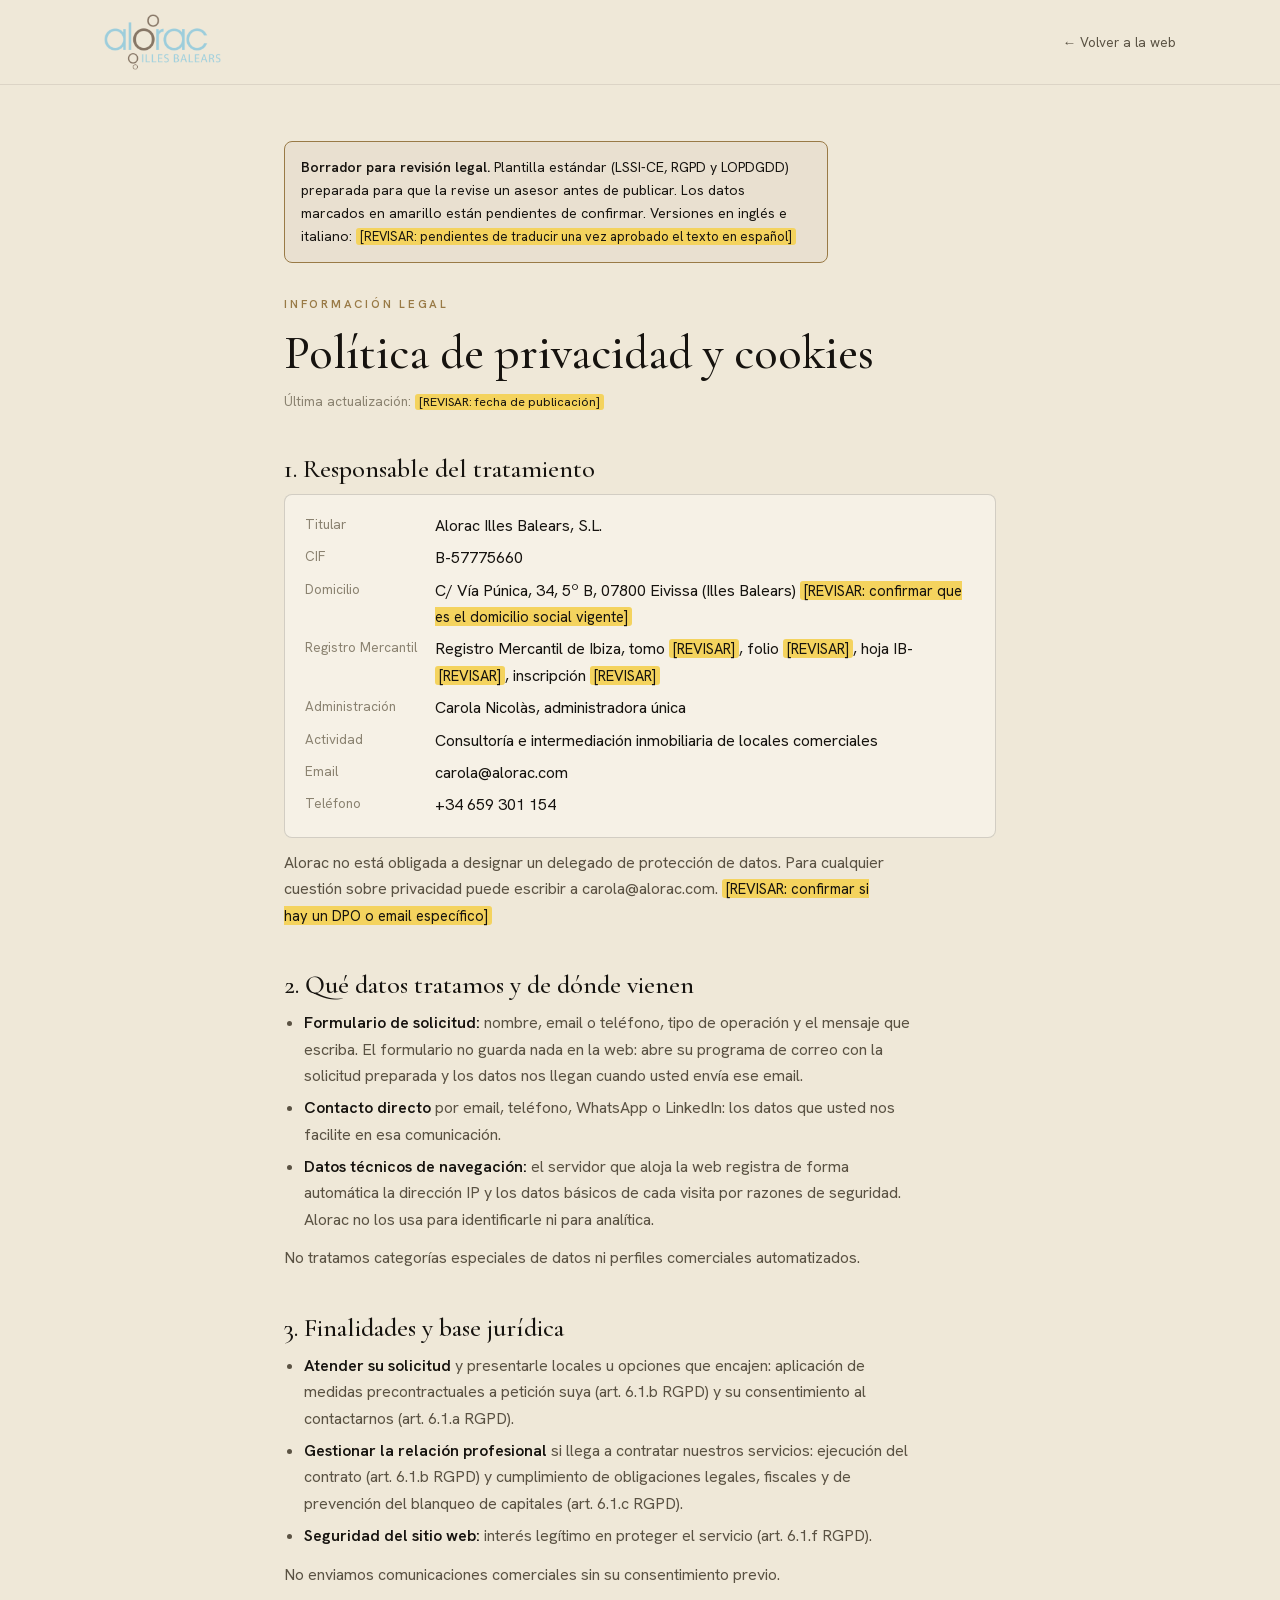
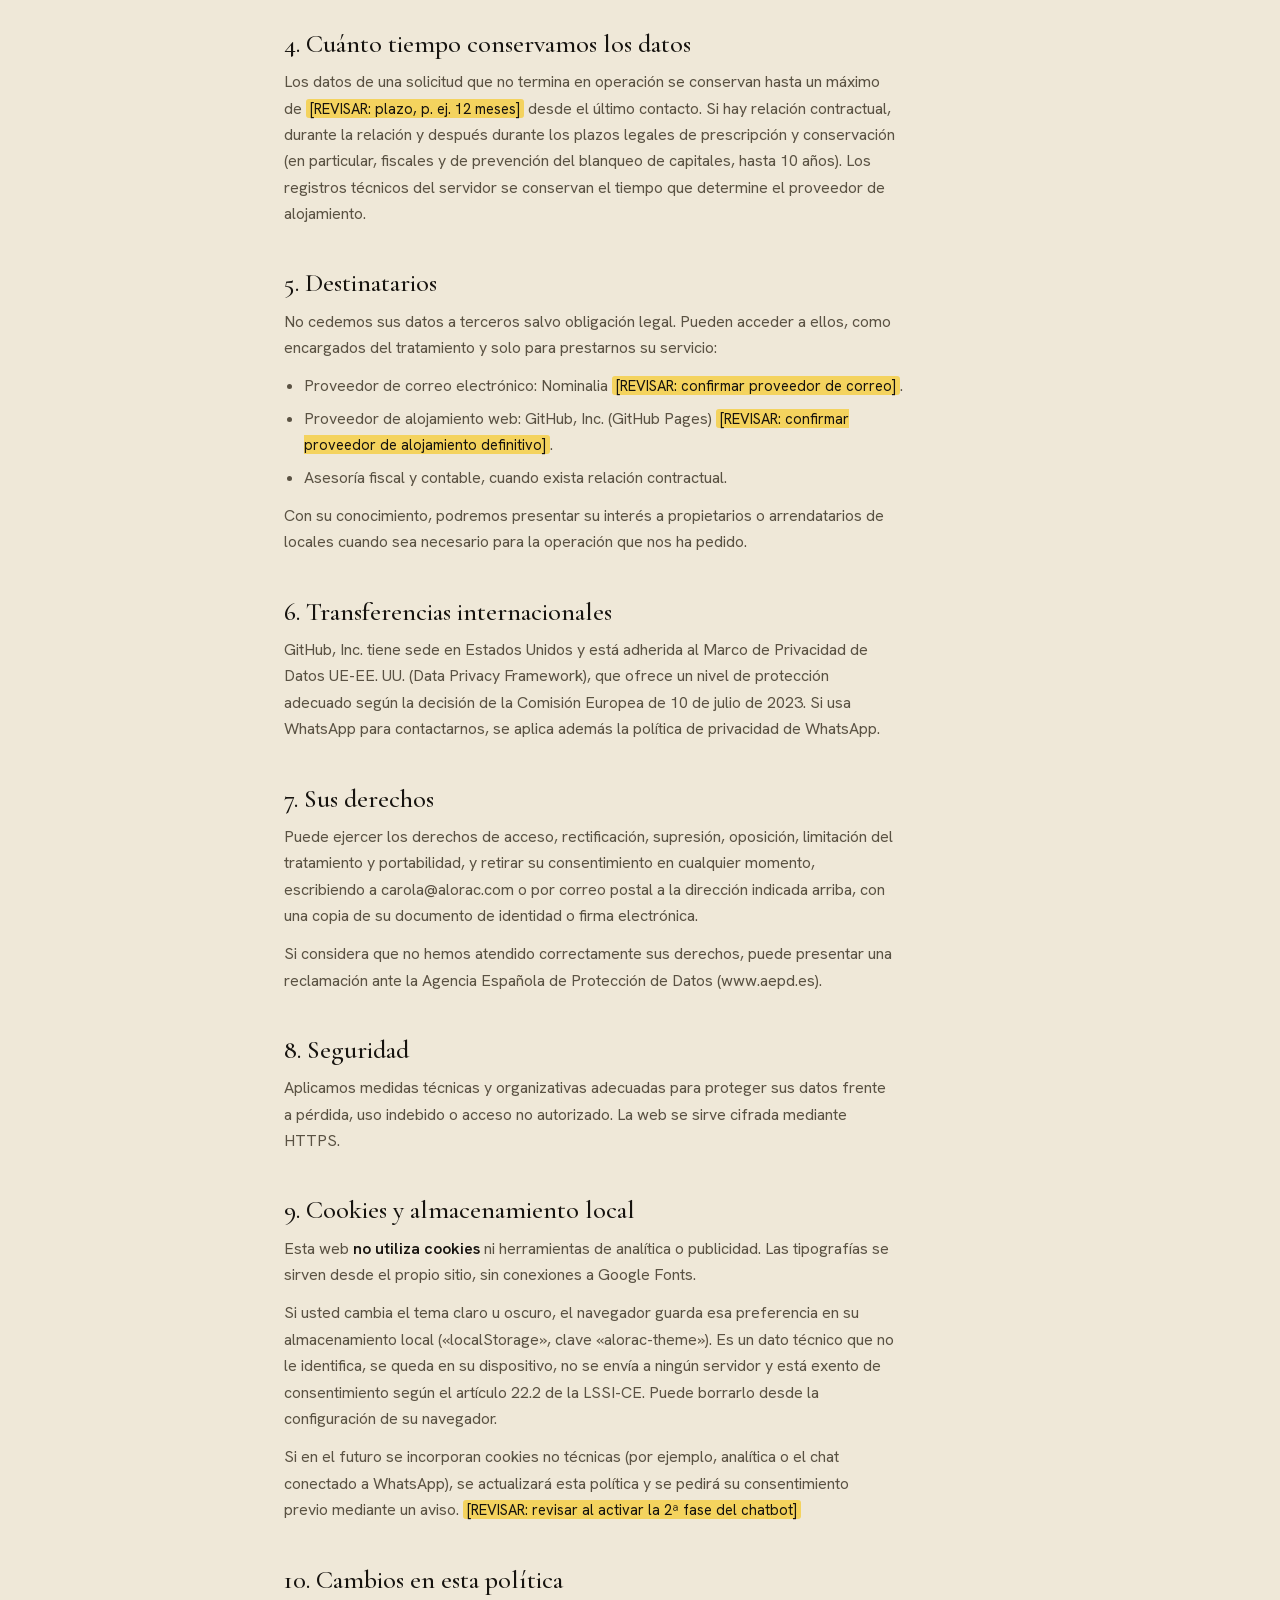
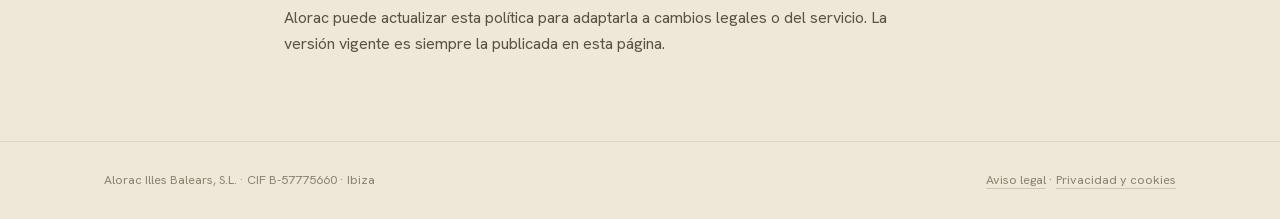
==== privacidad.html @ 52a7da84 "Preview: páginas legales, tipografías propias Co-Authored-By: Claude Opus 5.5 <noreply@anthropic.com" ====
<!doctype html>
<html lang="es">
<head>
<meta charset="utf-8">
<meta name="viewport" content="width=device-width,initial-scale=1,viewport-fit=cover">
<title>Privacidad y cookies · Alorac</title>
<meta name="robots" content="noindex,follow">
<link rel="canonical" href="https://alorac.com/privacidad.html">
<link rel="icon" href="data:image/svg+xml,%3Csvg xmlns='http://www.w3.org/2000/svg' viewBox='0 0 32 32'%3E%3Crect width='32' height='32' rx='6' fill='%2316130F'/%3E%3Ctext x='16' y='23' text-anchor='middle' font-family='Georgia,serif' font-size='20' fill='%23C7A469'%3EA%3C/text%3E%3C/svg%3E">
<link rel="stylesheet" href="assets/fonts.css">
<style>
  :root{--paper:#EFE8D8;--panel:#F6F1E6;--ink:#16130F;--ink-soft:#5A5243;--ink-faint:#8A8270;--brass:#997A46;--line:rgba(22,19,15,.16);--line-2:rgba(22,19,15,.09);
    --serif:"Cormorant Garamond",Georgia,"Times New Roman",serif;--sans:"Hanken Grotesk",-apple-system,BlinkMacSystemFont,"Segoe UI",sans-serif;color-scheme:light}
  @media (prefers-color-scheme:dark){:root:not([data-theme="light"]){--paper:#14120E;--panel:#1E1A14;--ink:#EEE7D6;--ink-soft:#B0A791;--ink-faint:#7E7663;--brass:#C7A469;--line:rgba(238,231,214,.16);--line-2:rgba(238,231,214,.08);color-scheme:dark}}
  :root[data-theme="dark"]{--paper:#14120E;--panel:#1E1A14;--ink:#EEE7D6;--ink-soft:#B0A791;--ink-faint:#7E7663;--brass:#C7A469;--line:rgba(238,231,214,.16);--line-2:rgba(238,231,214,.08);color-scheme:dark}
  *{box-sizing:border-box}
  body{margin:0;background:var(--paper);color:var(--ink);font:16px/1.65 var(--sans);-webkit-font-smoothing:antialiased}
  a{color:inherit}
  .wrap{max-width:760px;margin:0 auto;padding-inline:24px}
  header{border-bottom:1px solid var(--line-2)}
  header .wrap{max-width:1120px;height:84px;display:flex;align-items:center;justify-content:space-between;gap:16px}
  header img{display:block;height:56px;width:auto}
  header .dark{display:none}
  @media (prefers-color-scheme:dark){:root:not([data-theme="light"]) header .light{display:none}:root:not([data-theme="light"]) header .dark{display:block}}
  .back{font-size:13.5px;color:var(--ink-soft);text-decoration:none}
  .back:hover{color:var(--ink)}
  main{padding-block:56px 72px}
  .eyebrow{font-size:11.5px;letter-spacing:.24em;text-transform:uppercase;color:var(--brass);font-weight:600;margin:0 0 14px}
  h1{font:500 clamp(34px,5vw,48px)/1.08 var(--serif);margin:0 0 10px;text-wrap:balance}
  .updated{color:var(--ink-faint);font-size:13.5px;margin:0 0 36px}
  h2{font:500 26px/1.2 var(--serif);margin:40px 0 10px;text-wrap:balance}
  p,li{color:var(--ink-soft);max-width:68ch}
  p{margin:0 0 12px}
  ul{margin:0 0 12px;padding-left:20px}
  li{margin-bottom:6px}
  strong{color:var(--ink);font-weight:600}
  dl{display:grid;grid-template-columns:max-content 1fr;gap:6px 18px;margin:0 0 12px;padding:18px 20px;background:var(--panel);border:1px solid var(--line);border-radius:8px}
  dt{color:var(--ink-faint);font-size:13.5px}
  dd{margin:0;color:var(--ink);overflow-wrap:anywhere}
  @media (max-width:560px){dl{grid-template-columns:1fr}dt{margin-top:6px}}
  mark.rev{background:#F4D35E;color:#16130F;padding:0 4px;border-radius:3px;font-size:.92em}
  .draft{background:color-mix(in srgb,var(--brass) 14%,var(--panel));border:1px solid var(--brass);border-radius:8px;padding:14px 16px;font-size:14px;color:var(--ink);margin:0 0 32px}
  footer{border-top:1px solid var(--line-2);padding-block:28px;color:var(--ink-faint);font-size:12.5px}
  footer .wrap{max-width:1120px;display:flex;gap:16px;flex-wrap:wrap;justify-content:space-between}
  footer a{text-decoration:none;border-bottom:1px solid var(--line)}
</style>
</head>
<body>
<header><div class="wrap">
  <a href="./" aria-label="Alorac Illes Balears, inicio"><img class="light" src="assets/alorac-logo.png" alt="Alorac Illes Balears" width="720" height="344"><img class="dark" src="assets/alorac-logo-dark.png" alt="" width="720" height="344" aria-hidden="true"></a>
  <a class="back" href="./">← Volver a la web</a>
</div></header>
<main><div class="wrap">
<p class="draft"><strong>Borrador para revisión legal.</strong> Plantilla estándar (LSSI-CE, RGPD y LOPDGDD) preparada para que la revise un asesor antes de publicar. Los datos marcados en amarillo están pendientes de confirmar. Versiones en inglés e italiano: <mark class="rev">[REVISAR: pendientes de traducir una vez aprobado el texto en español]</mark></p>

<p class="eyebrow">Información legal</p>
<h1>Política de privacidad y cookies</h1>
<p class="updated">Última actualización: <mark class="rev">[REVISAR: fecha de publicación]</mark></p>

<h2>1. Responsable del tratamiento</h2>
<dl>
  <dt>Titular</dt><dd>Alorac Illes Balears, S.L.</dd>
  <dt>CIF</dt><dd>B-57775660</dd>
  <dt>Domicilio</dt><dd>C/ Vía Púnica, 34, 5º B, 07800 Eivissa (Illes Balears) <mark class="rev">[REVISAR: confirmar que es el domicilio social vigente]</mark></dd>
  <dt>Registro Mercantil</dt><dd>Registro Mercantil de Ibiza, tomo <mark class="rev">[REVISAR]</mark>, folio <mark class="rev">[REVISAR]</mark>, hoja IB-<mark class="rev">[REVISAR]</mark>, inscripción <mark class="rev">[REVISAR]</mark></dd>
  <dt>Administración</dt><dd>Carola Nicolàs, administradora única</dd>
  <dt>Actividad</dt><dd>Consultoría e intermediación inmobiliaria de locales comerciales</dd>
  <dt>Email</dt><dd>carola@alorac.com</dd>
  <dt>Teléfono</dt><dd>+34 659 301 154</dd>
</dl>
<p>Alorac no está obligada a designar un delegado de protección de datos. Para cualquier cuestión sobre privacidad puede escribir a carola@alorac.com. <mark class="rev">[REVISAR: confirmar si hay un DPO o email específico]</mark></p>

<h2>2. Qué datos tratamos y de dónde vienen</h2>
<ul>
  <li><strong>Formulario de solicitud:</strong> nombre, email o teléfono, tipo de operación y el mensaje que escriba. El formulario no guarda nada en la web: abre su programa de correo con la solicitud preparada y los datos nos llegan cuando usted envía ese email.</li>
  <li><strong>Contacto directo</strong> por email, teléfono, WhatsApp o LinkedIn: los datos que usted nos facilite en esa comunicación.</li>
  <li><strong>Datos técnicos de navegación:</strong> el servidor que aloja la web registra de forma automática la dirección IP y los datos básicos de cada visita por razones de seguridad. Alorac no los usa para identificarle ni para analítica.</li>
</ul>
<p>No tratamos categorías especiales de datos ni perfiles comerciales automatizados.</p>

<h2>3. Finalidades y base jurídica</h2>
<ul>
  <li><strong>Atender su solicitud</strong> y presentarle locales u opciones que encajen: aplicación de medidas precontractuales a petición suya (art. 6.1.b RGPD) y su consentimiento al contactarnos (art. 6.1.a RGPD).</li>
  <li><strong>Gestionar la relación profesional</strong> si llega a contratar nuestros servicios: ejecución del contrato (art. 6.1.b RGPD) y cumplimiento de obligaciones legales, fiscales y de prevención del blanqueo de capitales (art. 6.1.c RGPD).</li>
  <li><strong>Seguridad del sitio web:</strong> interés legítimo en proteger el servicio (art. 6.1.f RGPD).</li>
</ul>
<p>No enviamos comunicaciones comerciales sin su consentimiento previo.</p>

<h2>4. Cuánto tiempo conservamos los datos</h2>
<p>Los datos de una solicitud que no termina en operación se conservan hasta un máximo de <mark class="rev">[REVISAR: plazo, p. ej. 12 meses]</mark> desde el último contacto. Si hay relación contractual, durante la relación y después durante los plazos legales de prescripción y conservación (en particular, fiscales y de prevención del blanqueo de capitales, hasta 10 años). Los registros técnicos del servidor se conservan el tiempo que determine el proveedor de alojamiento.</p>

<h2>5. Destinatarios</h2>
<p>No cedemos sus datos a terceros salvo obligación legal. Pueden acceder a ellos, como encargados del tratamiento y solo para prestarnos su servicio:</p>
<ul>
  <li>Proveedor de correo electrónico: Nominalia <mark class="rev">[REVISAR: confirmar proveedor de correo]</mark>.</li>
  <li>Proveedor de alojamiento web: GitHub, Inc. (GitHub Pages) <mark class="rev">[REVISAR: confirmar proveedor de alojamiento definitivo]</mark>.</li>
  <li>Asesoría fiscal y contable, cuando exista relación contractual.</li>
</ul>
<p>Con su conocimiento, podremos presentar su interés a propietarios o arrendatarios de locales cuando sea necesario para la operación que nos ha pedido.</p>

<h2>6. Transferencias internacionales</h2>
<p>GitHub, Inc. tiene sede en Estados Unidos y está adherida al Marco de Privacidad de Datos UE-EE. UU. (Data Privacy Framework), que ofrece un nivel de protección adecuado según la decisión de la Comisión Europea de 10 de julio de 2023. Si usa WhatsApp para contactarnos, se aplica además la política de privacidad de WhatsApp.</p>

<h2>7. Sus derechos</h2>
<p>Puede ejercer los derechos de acceso, rectificación, supresión, oposición, limitación del tratamiento y portabilidad, y retirar su consentimiento en cualquier momento, escribiendo a carola@alorac.com o por correo postal a la dirección indicada arriba, con una copia de su documento de identidad o firma electrónica.</p>
<p>Si considera que no hemos atendido correctamente sus derechos, puede presentar una reclamación ante la Agencia Española de Protección de Datos (www.aepd.es).</p>

<h2>8. Seguridad</h2>
<p>Aplicamos medidas técnicas y organizativas adecuadas para proteger sus datos frente a pérdida, uso indebido o acceso no autorizado. La web se sirve cifrada mediante HTTPS.</p>

<h2>9. Cookies y almacenamiento local</h2>
<p>Esta web <strong>no utiliza cookies</strong> ni herramientas de analítica o publicidad. Las tipografías se sirven desde el propio sitio, sin conexiones a Google Fonts.</p>
<p>Si usted cambia el tema claro u oscuro, el navegador guarda esa preferencia en su almacenamiento local («localStorage», clave «alorac-theme»). Es un dato técnico que no le identifica, se queda en su dispositivo, no se envía a ningún servidor y está exento de consentimiento según el artículo 22.2 de la LSSI-CE. Puede borrarlo desde la configuración de su navegador.</p>
<p>Si en el futuro se incorporan cookies no técnicas (por ejemplo, analítica o el chat conectado a WhatsApp), se actualizará esta política y se pedirá su consentimiento previo mediante un aviso. <mark class="rev">[REVISAR: revisar al activar la 2ª fase del chatbot]</mark></p>

<h2>10. Cambios en esta política</h2>
<p>Alorac puede actualizar esta política para adaptarla a cambios legales o del servicio. La versión vigente es siempre la publicada en esta página.</p>
</div></main>
<footer><div class="wrap">
  <div>Alorac Illes Balears, S.L. · CIF B-57775660 · Ibiza</div>
  <div><a href="aviso-legal.html">Aviso legal</a> · <a href="privacidad.html">Privacidad y cookies</a></div>
</div></footer>
<script>try{var t=localStorage.getItem("alorac-theme");if(t)document.documentElement.setAttribute("data-theme",t)}catch(e){}</script>
</body>
</html>
---- assets/fonts.css ----
/* Cormorant Garamond y Hanken Grotesk (SIL Open Font License), alojadas en el sitio: sin peticiones a Google */
@font-face {
  font-family: 'Cormorant Garamond';
  font-style: normal;
  font-weight: 500;
  font-display: swap;
  src: url(fonts/cormorant-garamond-500-latin-ext.woff2) format('woff2');
  unicode-range: U+0100-02BA, U+02BD-02C5, U+02C7-02CC, U+02CE-02D7, U+02DD-02FF, U+0304, U+0308, U+0329, U+1D00-1DBF, U+1E00-1E9F, U+1EF2-1EFF, U+2020, U+20A0-20AB, U+20AD-20C0, U+2113, U+2C60-2C7F, U+A720-A7FF;
}
@font-face {
  font-family: 'Cormorant Garamond';
  font-style: normal;
  font-weight: 500;
  font-display: swap;
  src: url(fonts/cormorant-garamond-500-latin.woff2) format('woff2');
  unicode-range: U+0000-00FF, U+0131, U+0152-0153, U+02BB-02BC, U+02C6, U+02DA, U+02DC, U+0304, U+0308, U+0329, U+2000-206F, U+20AC, U+2122, U+2191, U+2193, U+2212, U+2215, U+FEFF, U+FFFD;
}
@font-face {
  font-family: 'Cormorant Garamond';
  font-style: normal;
  font-weight: 600;
  font-display: swap;
  src: url(fonts/cormorant-garamond-600-latin-ext.woff2) format('woff2');
  unicode-range: U+0100-02BA, U+02BD-02C5, U+02C7-02CC, U+02CE-02D7, U+02DD-02FF, U+0304, U+0308, U+0329, U+1D00-1DBF, U+1E00-1E9F, U+1EF2-1EFF, U+2020, U+20A0-20AB, U+20AD-20C0, U+2113, U+2C60-2C7F, U+A720-A7FF;
}
@font-face {
  font-family: 'Cormorant Garamond';
  font-style: normal;
  font-weight: 600;
  font-display: swap;
  src: url(fonts/cormorant-garamond-600-latin.woff2) format('woff2');
  unicode-range: U+0000-00FF, U+0131, U+0152-0153, U+02BB-02BC, U+02C6, U+02DA, U+02DC, U+0304, U+0308, U+0329, U+2000-206F, U+20AC, U+2122, U+2191, U+2193, U+2212, U+2215, U+FEFF, U+FFFD;
}
@font-face {
  font-family: 'Hanken Grotesk';
  font-style: normal;
  font-weight: 400;
  font-display: swap;
  src: url(fonts/hanken-grotesk-400-latin-ext.woff2) format('woff2');
  unicode-range: U+0100-02BA, U+02BD-02C5, U+02C7-02CC, U+02CE-02D7, U+02DD-02FF, U+0304, U+0308, U+0329, U+1D00-1DBF, U+1E00-1E9F, U+1EF2-1EFF, U+2020, U+20A0-20AB, U+20AD-20C0, U+2113, U+2C60-2C7F, U+A720-A7FF;
}
@font-face {
  font-family: 'Hanken Grotesk';
  font-style: normal;
  font-weight: 400;
  font-display: swap;
  src: url(fonts/hanken-grotesk-400-latin.woff2) format('woff2');
  unicode-range: U+0000-00FF, U+0131, U+0152-0153, U+02BB-02BC, U+02C6, U+02DA, U+02DC, U+0304, U+0308, U+0329, U+2000-206F, U+20AC, U+2122, U+2191, U+2193, U+2212, U+2215, U+FEFF, U+FFFD;
}
@font-face {
  font-family: 'Hanken Grotesk';
  font-style: normal;
  font-weight: 500;
  font-display: swap;
  src: url(fonts/hanken-grotesk-500-latin-ext.woff2) format('woff2');
  unicode-range: U+0100-02BA, U+02BD-02C5, U+02C7-02CC, U+02CE-02D7, U+02DD-02FF, U+0304, U+0308, U+0329, U+1D00-1DBF, U+1E00-1E9F, U+1EF2-1EFF, U+2020, U+20A0-20AB, U+20AD-20C0, U+2113, U+2C60-2C7F, U+A720-A7FF;
}
@font-face {
  font-family: 'Hanken Grotesk';
  font-style: normal;
  font-weight: 500;
  font-display: swap;
  src: url(fonts/hanken-grotesk-500-latin.woff2) format('woff2');
  unicode-range: U+0000-00FF, U+0131, U+0152-0153, U+02BB-02BC, U+02C6, U+02DA, U+02DC, U+0304, U+0308, U+0329, U+2000-206F, U+20AC, U+2122, U+2191, U+2193, U+2212, U+2215, U+FEFF, U+FFFD;
}
@font-face {
  font-family: 'Hanken Grotesk';
  font-style: normal;
  font-weight: 600;
  font-display: swap;
  src: url(fonts/hanken-grotesk-600-latin-ext.woff2) format('woff2');
  unicode-range: U+0100-02BA, U+02BD-02C5, U+02C7-02CC, U+02CE-02D7, U+02DD-02FF, U+0304, U+0308, U+0329, U+1D00-1DBF, U+1E00-1E9F, U+1EF2-1EFF, U+2020, U+20A0-20AB, U+20AD-20C0, U+2113, U+2C60-2C7F, U+A720-A7FF;
}
@font-face {
  font-family: 'Hanken Grotesk';
  font-style: normal;
  font-weight: 600;
  font-display: swap;
  src: url(fonts/hanken-grotesk-600-latin.woff2) format('woff2');
  unicode-range: U+0000-00FF, U+0131, U+0152-0153, U+02BB-02BC, U+02C6, U+02DA, U+02DC, U+0304, U+0308, U+0329, U+2000-206F, U+20AC, U+2122, U+2191, U+2193, U+2212, U+2215, U+FEFF, U+FFFD;
}
@font-face {
  font-family: 'Hanken Grotesk';
  font-style: normal;
  font-weight: 700;
  font-display: swap;
  src: url(fonts/hanken-grotesk-700-latin-ext.woff2) format('woff2');
  unicode-range: U+0100-02BA, U+02BD-02C5, U+02C7-02CC, U+02CE-02D7, U+02DD-02FF, U+0304, U+0308, U+0329, U+1D00-1DBF, U+1E00-1E9F, U+1EF2-1EFF, U+2020, U+20A0-20AB, U+20AD-20C0, U+2113, U+2C60-2C7F, U+A720-A7FF;
}
@font-face {
  font-family: 'Hanken Grotesk';
  font-style: normal;
  font-weight: 700;
  font-display: swap;
  src: url(fonts/hanken-grotesk-700-latin.woff2) format('woff2');
  unicode-range: U+0000-00FF, U+0131, U+0152-0153, U+02BB-02BC, U+02C6, U+02DA, U+02DC, U+0304, U+0308, U+0329, U+2000-206F, U+20AC, U+2122, U+2191, U+2193, U+2212, U+2215, U+FEFF, U+FFFD;
}
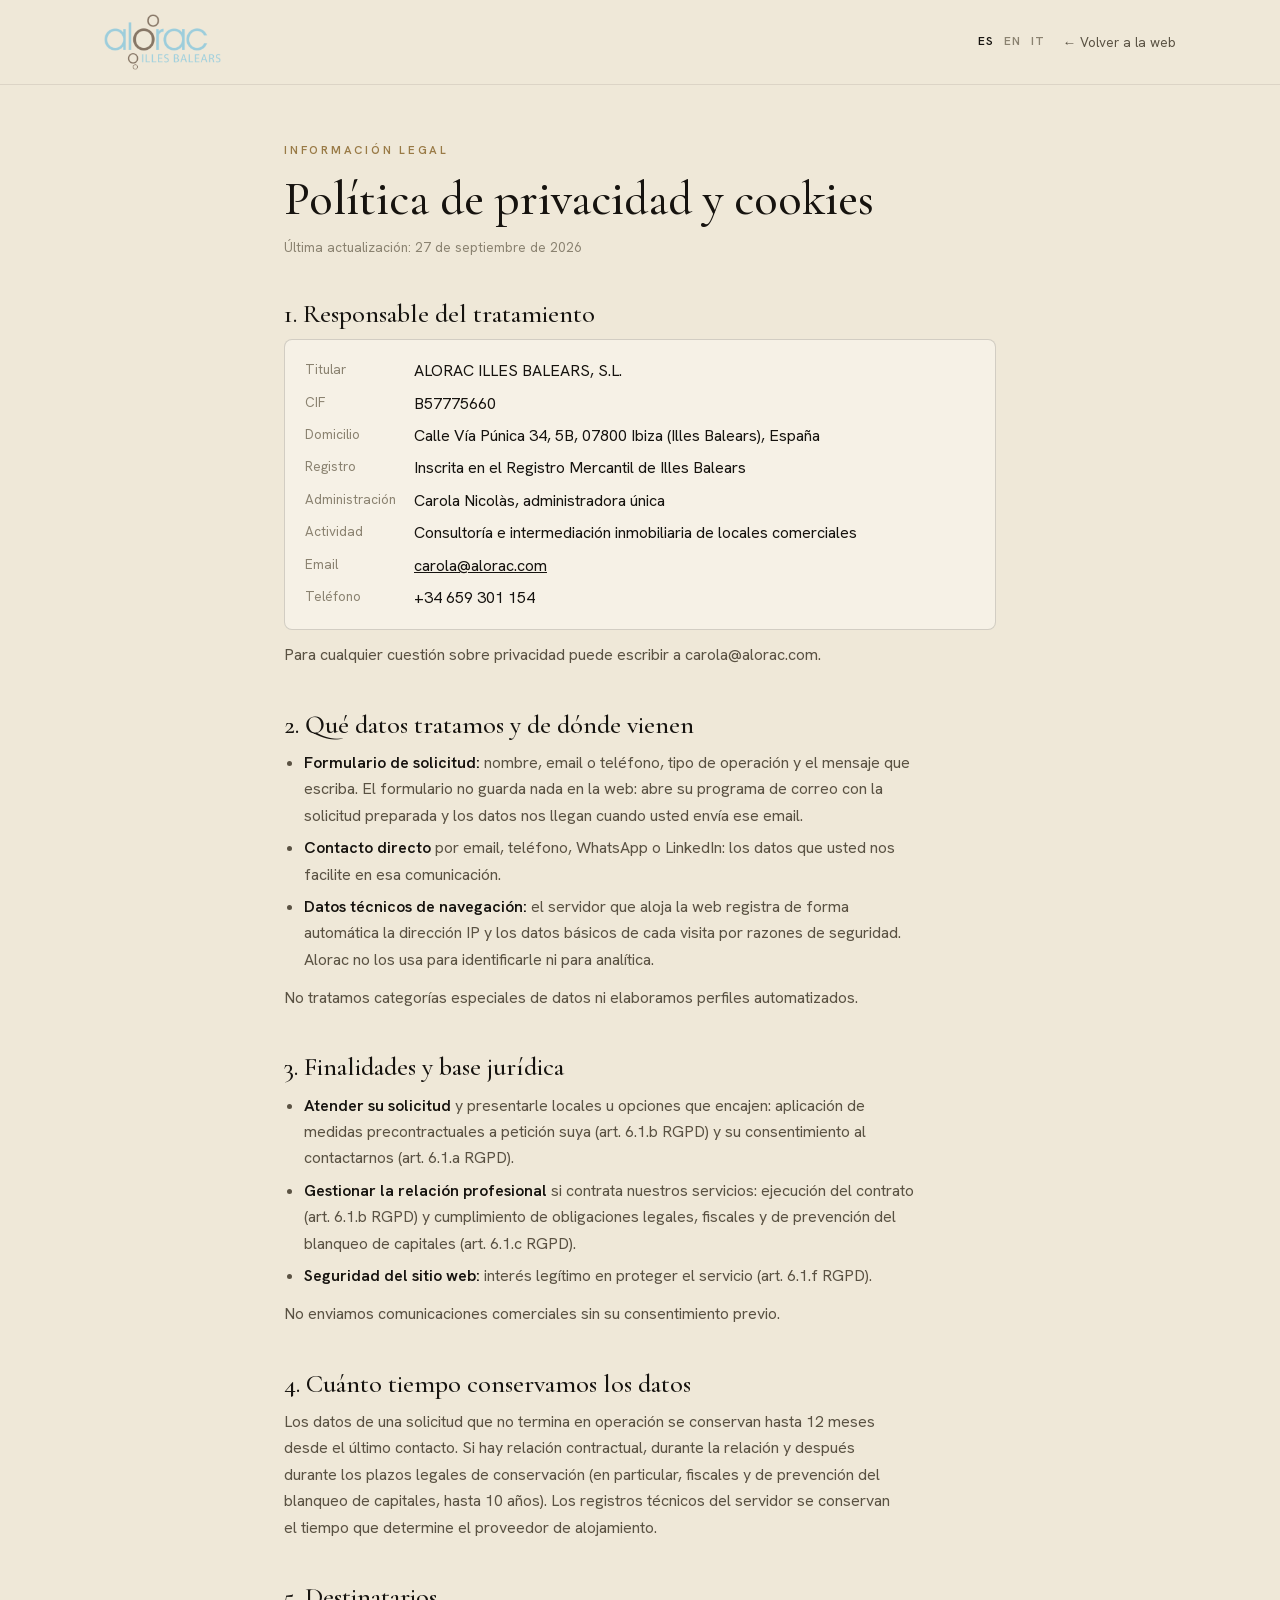
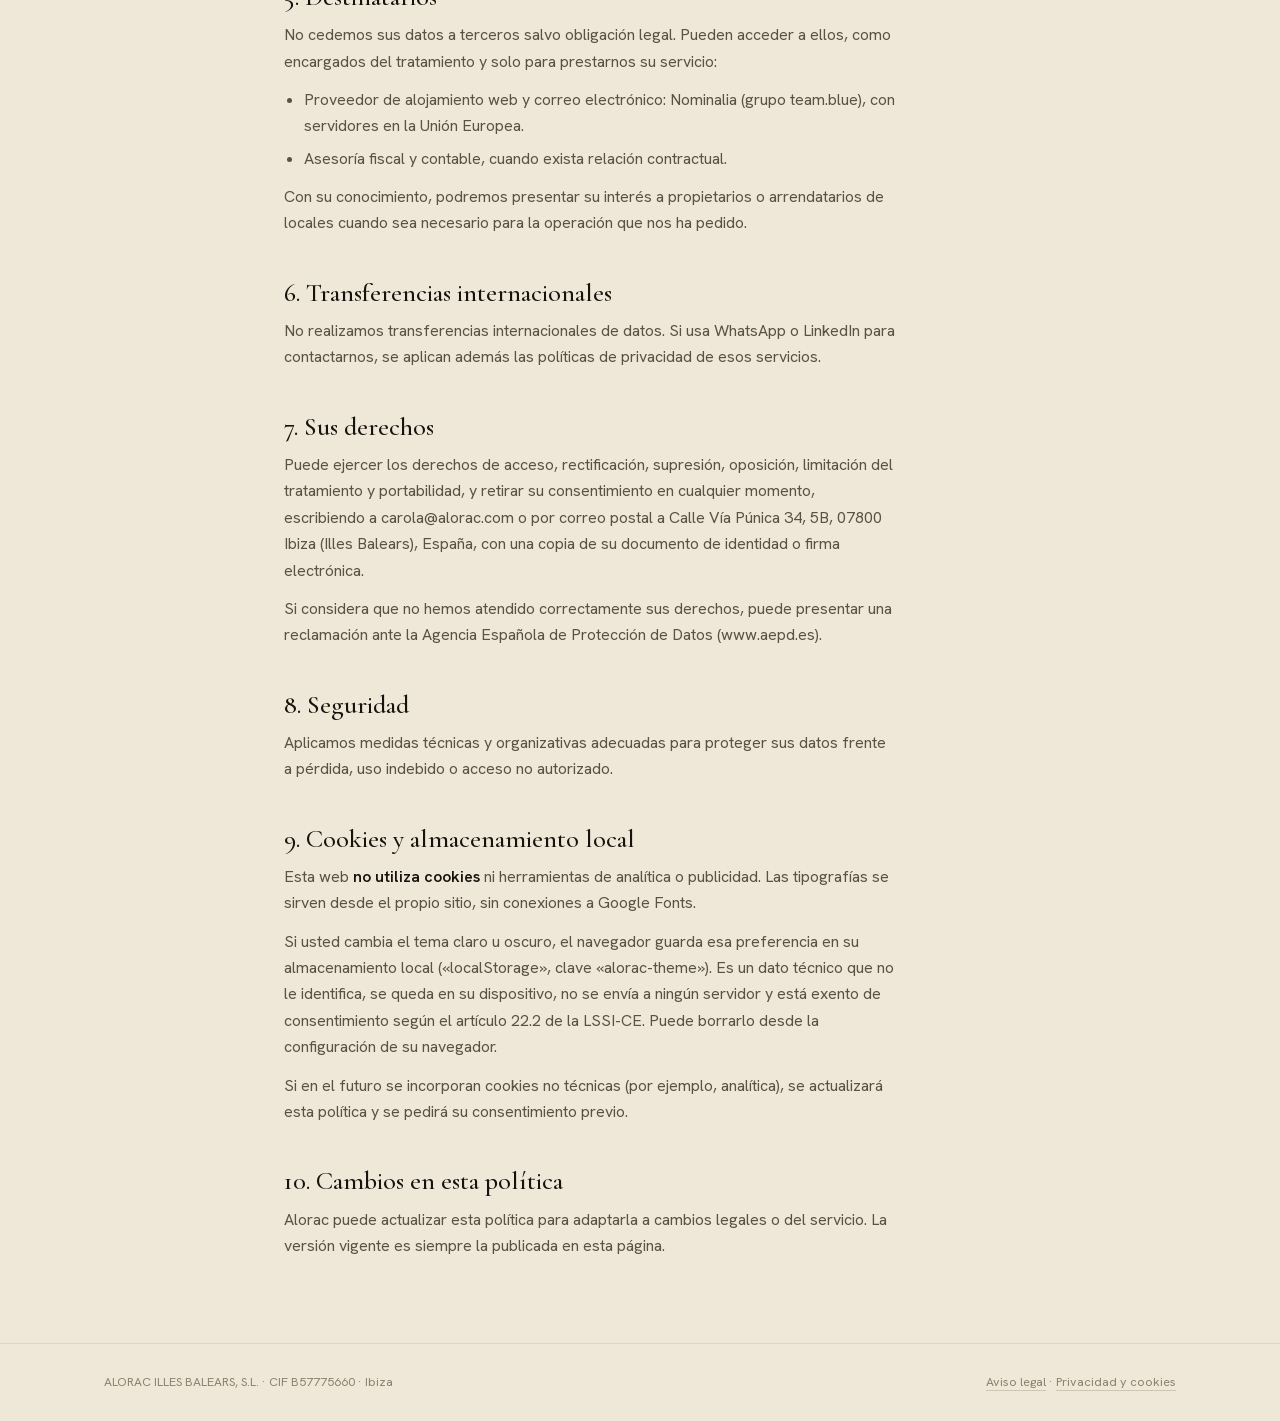
==== commit a2ba8857: "Preview: legales completos ES/EN/IT Co-Authored-By: Claude Opus 5.5 <noreply@anthropic.com>" ====
--- a/privacidad.html
+++ b/privacidad.html
@@ -3,9 +3,12 @@
 <head>
 <meta charset="utf-8">
 <meta name="viewport" content="width=device-width,initial-scale=1,viewport-fit=cover">
-<title>Privacidad y cookies · Alorac</title>
+<title>Política de privacidad y cookies · Alorac</title>
 <meta name="robots" content="noindex,follow">
 <link rel="canonical" href="https://alorac.com/privacidad.html">
+<link rel="alternate" hreflang="es" href="https://alorac.com/privacidad.html">
+<link rel="alternate" hreflang="en" href="https://alorac.com/en/privacy.html">
+<link rel="alternate" hreflang="it" href="https://alorac.com/it/privacy.html">
 <link rel="icon" href="data:image/svg+xml,%3Csvg xmlns='http://www.w3.org/2000/svg' viewBox='0 0 32 32'%3E%3Crect width='32' height='32' rx='6' fill='%2316130F'/%3E%3Ctext x='16' y='23' text-anchor='middle' font-family='Georgia,serif' font-size='20' fill='%23C7A469'%3EA%3C/text%3E%3C/svg%3E">
 <link rel="stylesheet" href="assets/fonts.css">
 <style>
@@ -22,7 +25,13 @@
   header img{display:block;height:56px;width:auto}
   header .dark{display:none}
   @media (prefers-color-scheme:dark){:root:not([data-theme="light"]) header .light{display:none}:root:not([data-theme="light"]) header .dark{display:block}}
-  .back{font-size:13.5px;color:var(--ink-soft);text-decoration:none}
+  :root[data-theme="dark"] header .light{display:none}
+  :root[data-theme="dark"] header .dark{display:block}
+  .tools{display:flex;align-items:center;gap:18px;font-size:13.5px}
+  .langs{display:flex;gap:10px}
+  .langs a{text-decoration:none;color:var(--ink-faint);font-weight:600;letter-spacing:.08em;font-size:12px}
+  .langs a[aria-current="page"]{color:var(--ink)}
+  .back{color:var(--ink-soft);text-decoration:none}
   .back:hover{color:var(--ink)}
   main{padding-block:56px 72px}
   .eyebrow{font-size:11.5px;letter-spacing:.24em;text-transform:uppercase;color:var(--brass);font-weight:600;margin:0 0 14px}
@@ -37,9 +46,8 @@
   dl{display:grid;grid-template-columns:max-content 1fr;gap:6px 18px;margin:0 0 12px;padding:18px 20px;background:var(--panel);border:1px solid var(--line);border-radius:8px}
   dt{color:var(--ink-faint);font-size:13.5px}
   dd{margin:0;color:var(--ink);overflow-wrap:anywhere}
-  @media (max-width:560px){dl{grid-template-columns:1fr}dt{margin-top:6px}}
-  mark.rev{background:#F4D35E;color:#16130F;padding:0 4px;border-radius:3px;font-size:.92em}
-  .draft{background:color-mix(in srgb,var(--brass) 14%,var(--panel));border:1px solid var(--brass);border-radius:8px;padding:14px 16px;font-size:14px;color:var(--ink);margin:0 0 32px}
+  @media (max-width:560px){dl{grid-template-columns:1fr}dt{margin-top:6px}header .back{display:none}}
+  .note{margin-top:32px;font-size:13.5px;color:var(--ink-faint)}
   footer{border-top:1px solid var(--line-2);padding-block:28px;color:var(--ink-faint);font-size:12.5px}
   footer .wrap{max-width:1120px;display:flex;gap:16px;flex-wrap:wrap;justify-content:space-between}
   footer a{text-decoration:none;border-bottom:1px solid var(--line)}
@@ -47,77 +55,66 @@
 </head>
 <body>
 <header><div class="wrap">
-  <a href="./" aria-label="Alorac Illes Balears, inicio"><img class="light" src="assets/alorac-logo.png" alt="Alorac Illes Balears" width="720" height="344"><img class="dark" src="assets/alorac-logo-dark.png" alt="" width="720" height="344" aria-hidden="true"></a>
-  <a class="back" href="./">← Volver a la web</a>
+  <a href="./" aria-label="Alorac Illes Balears"><img class="light" src="assets/alorac-logo.png" alt="Alorac Illes Balears" width="720" height="344"><img class="dark" src="assets/alorac-logo-dark.png" alt="" width="720" height="344" aria-hidden="true"></a>
+  <div class="tools"><nav class="langs" aria-label="Idioma"><a href="privacidad.html" hreflang="es" aria-current="page">ES</a> <a href="en/privacy.html" hreflang="en">EN</a> <a href="it/privacy.html" hreflang="it">IT</a></nav><a class="back" href="./">← Volver a la web</a></div>
 </div></header>
 <main><div class="wrap">
-<p class="draft"><strong>Borrador para revisión legal.</strong> Plantilla estándar (LSSI-CE, RGPD y LOPDGDD) preparada para que la revise un asesor antes de publicar. Los datos marcados en amarillo están pendientes de confirmar. Versiones en inglés e italiano: <mark class="rev">[REVISAR: pendientes de traducir una vez aprobado el texto en español]</mark></p>
-
 <p class="eyebrow">Información legal</p>
 <h1>Política de privacidad y cookies</h1>
-<p class="updated">Última actualización: <mark class="rev">[REVISAR: fecha de publicación]</mark></p>
+<p class="updated">Última actualización: 27 de septiembre de 2026</p>
 
 <h2>1. Responsable del tratamiento</h2>
 <dl>
-  <dt>Titular</dt><dd>Alorac Illes Balears, S.L.</dd>
-  <dt>CIF</dt><dd>B-57775660</dd>
-  <dt>Domicilio</dt><dd>C/ Vía Púnica, 34, 5º B, 07800 Eivissa (Illes Balears) <mark class="rev">[REVISAR: confirmar que es el domicilio social vigente]</mark></dd>
-  <dt>Registro Mercantil</dt><dd>Registro Mercantil de Ibiza, tomo <mark class="rev">[REVISAR]</mark>, folio <mark class="rev">[REVISAR]</mark>, hoja IB-<mark class="rev">[REVISAR]</mark>, inscripción <mark class="rev">[REVISAR]</mark></dd>
+  <dt>Titular</dt><dd>ALORAC ILLES BALEARS, S.L.</dd>
+  <dt>CIF</dt><dd>B57775660</dd>
+  <dt>Domicilio</dt><dd>Calle Vía Púnica 34, 5B, 07800 Ibiza (Illes Balears), España</dd>
+  <dt>Registro</dt><dd>Inscrita en el Registro Mercantil de Illes Balears <!-- PENDIENTE MENOR: añadir tomo, folio, hoja e inscripción del Registro Mercantil cuando estén disponibles --></dd>
   <dt>Administración</dt><dd>Carola Nicolàs, administradora única</dd>
   <dt>Actividad</dt><dd>Consultoría e intermediación inmobiliaria de locales comerciales</dd>
-  <dt>Email</dt><dd>carola@alorac.com</dd>
+  <dt>Email</dt><dd><a href="mailto:carola@alorac.com">carola@alorac.com</a></dd>
   <dt>Teléfono</dt><dd>+34 659 301 154</dd>
 </dl>
-<p>Alorac no está obligada a designar un delegado de protección de datos. Para cualquier cuestión sobre privacidad puede escribir a carola@alorac.com. <mark class="rev">[REVISAR: confirmar si hay un DPO o email específico]</mark></p>
-
+<p>Para cualquier cuestión sobre privacidad puede escribir a carola@alorac.com.</p>
 <h2>2. Qué datos tratamos y de dónde vienen</h2>
 <ul>
   <li><strong>Formulario de solicitud:</strong> nombre, email o teléfono, tipo de operación y el mensaje que escriba. El formulario no guarda nada en la web: abre su programa de correo con la solicitud preparada y los datos nos llegan cuando usted envía ese email.</li>
   <li><strong>Contacto directo</strong> por email, teléfono, WhatsApp o LinkedIn: los datos que usted nos facilite en esa comunicación.</li>
   <li><strong>Datos técnicos de navegación:</strong> el servidor que aloja la web registra de forma automática la dirección IP y los datos básicos de cada visita por razones de seguridad. Alorac no los usa para identificarle ni para analítica.</li>
 </ul>
-<p>No tratamos categorías especiales de datos ni perfiles comerciales automatizados.</p>
-
+<p>No tratamos categorías especiales de datos ni elaboramos perfiles automatizados.</p>
 <h2>3. Finalidades y base jurídica</h2>
 <ul>
   <li><strong>Atender su solicitud</strong> y presentarle locales u opciones que encajen: aplicación de medidas precontractuales a petición suya (art. 6.1.b RGPD) y su consentimiento al contactarnos (art. 6.1.a RGPD).</li>
-  <li><strong>Gestionar la relación profesional</strong> si llega a contratar nuestros servicios: ejecución del contrato (art. 6.1.b RGPD) y cumplimiento de obligaciones legales, fiscales y de prevención del blanqueo de capitales (art. 6.1.c RGPD).</li>
+  <li><strong>Gestionar la relación profesional</strong> si contrata nuestros servicios: ejecución del contrato (art. 6.1.b RGPD) y cumplimiento de obligaciones legales, fiscales y de prevención del blanqueo de capitales (art. 6.1.c RGPD).</li>
   <li><strong>Seguridad del sitio web:</strong> interés legítimo en proteger el servicio (art. 6.1.f RGPD).</li>
 </ul>
 <p>No enviamos comunicaciones comerciales sin su consentimiento previo.</p>
-
 <h2>4. Cuánto tiempo conservamos los datos</h2>
-<p>Los datos de una solicitud que no termina en operación se conservan hasta un máximo de <mark class="rev">[REVISAR: plazo, p. ej. 12 meses]</mark> desde el último contacto. Si hay relación contractual, durante la relación y después durante los plazos legales de prescripción y conservación (en particular, fiscales y de prevención del blanqueo de capitales, hasta 10 años). Los registros técnicos del servidor se conservan el tiempo que determine el proveedor de alojamiento.</p>
-
+<p>Los datos de una solicitud que no termina en operación se conservan hasta 12 meses desde el último contacto. Si hay relación contractual, durante la relación y después durante los plazos legales de conservación (en particular, fiscales y de prevención del blanqueo de capitales, hasta 10 años). Los registros técnicos del servidor se conservan el tiempo que determine el proveedor de alojamiento.</p>
 <h2>5. Destinatarios</h2>
 <p>No cedemos sus datos a terceros salvo obligación legal. Pueden acceder a ellos, como encargados del tratamiento y solo para prestarnos su servicio:</p>
 <ul>
-  <li>Proveedor de correo electrónico: Nominalia <mark class="rev">[REVISAR: confirmar proveedor de correo]</mark>.</li>
-  <li>Proveedor de alojamiento web: GitHub, Inc. (GitHub Pages) <mark class="rev">[REVISAR: confirmar proveedor de alojamiento definitivo]</mark>.</li>
+  <li>Proveedor de alojamiento web y correo electrónico: Nominalia (grupo team.blue), con servidores en la Unión Europea.</li>
   <li>Asesoría fiscal y contable, cuando exista relación contractual.</li>
 </ul>
 <p>Con su conocimiento, podremos presentar su interés a propietarios o arrendatarios de locales cuando sea necesario para la operación que nos ha pedido.</p>
-
 <h2>6. Transferencias internacionales</h2>
-<p>GitHub, Inc. tiene sede en Estados Unidos y está adherida al Marco de Privacidad de Datos UE-EE. UU. (Data Privacy Framework), que ofrece un nivel de protección adecuado según la decisión de la Comisión Europea de 10 de julio de 2023. Si usa WhatsApp para contactarnos, se aplica además la política de privacidad de WhatsApp.</p>
-
+<p>No realizamos transferencias internacionales de datos. Si usa WhatsApp o LinkedIn para contactarnos, se aplican además las políticas de privacidad de esos servicios.</p>
 <h2>7. Sus derechos</h2>
-<p>Puede ejercer los derechos de acceso, rectificación, supresión, oposición, limitación del tratamiento y portabilidad, y retirar su consentimiento en cualquier momento, escribiendo a carola@alorac.com o por correo postal a la dirección indicada arriba, con una copia de su documento de identidad o firma electrónica.</p>
+<p>Puede ejercer los derechos de acceso, rectificación, supresión, oposición, limitación del tratamiento y portabilidad, y retirar su consentimiento en cualquier momento, escribiendo a carola@alorac.com o por correo postal a Calle Vía Púnica 34, 5B, 07800 Ibiza (Illes Balears), España, con una copia de su documento de identidad o firma electrónica.</p>
 <p>Si considera que no hemos atendido correctamente sus derechos, puede presentar una reclamación ante la Agencia Española de Protección de Datos (www.aepd.es).</p>
-
 <h2>8. Seguridad</h2>
-<p>Aplicamos medidas técnicas y organizativas adecuadas para proteger sus datos frente a pérdida, uso indebido o acceso no autorizado. La web se sirve cifrada mediante HTTPS.</p>
-
+<p>Aplicamos medidas técnicas y organizativas adecuadas para proteger sus datos frente a pérdida, uso indebido o acceso no autorizado.</p>
 <h2>9. Cookies y almacenamiento local</h2>
 <p>Esta web <strong>no utiliza cookies</strong> ni herramientas de analítica o publicidad. Las tipografías se sirven desde el propio sitio, sin conexiones a Google Fonts.</p>
 <p>Si usted cambia el tema claro u oscuro, el navegador guarda esa preferencia en su almacenamiento local («localStorage», clave «alorac-theme»). Es un dato técnico que no le identifica, se queda en su dispositivo, no se envía a ningún servidor y está exento de consentimiento según el artículo 22.2 de la LSSI-CE. Puede borrarlo desde la configuración de su navegador.</p>
-<p>Si en el futuro se incorporan cookies no técnicas (por ejemplo, analítica o el chat conectado a WhatsApp), se actualizará esta política y se pedirá su consentimiento previo mediante un aviso. <mark class="rev">[REVISAR: revisar al activar la 2ª fase del chatbot]</mark></p>
-
+<p>Si en el futuro se incorporan cookies no técnicas (por ejemplo, analítica), se actualizará esta política y se pedirá su consentimiento previo.</p>
 <h2>10. Cambios en esta política</h2>
 <p>Alorac puede actualizar esta política para adaptarla a cambios legales o del servicio. La versión vigente es siempre la publicada en esta página.</p>
+
 </div></main>
 <footer><div class="wrap">
-  <div>Alorac Illes Balears, S.L. · CIF B-57775660 · Ibiza</div>
+  <div>ALORAC ILLES BALEARS, S.L. · CIF B57775660 · Ibiza</div>
   <div><a href="aviso-legal.html">Aviso legal</a> · <a href="privacidad.html">Privacidad y cookies</a></div>
 </div></footer>
 <script>try{var t=localStorage.getItem("alorac-theme");if(t)document.documentElement.setAttribute("data-theme",t)}catch(e){}</script>
